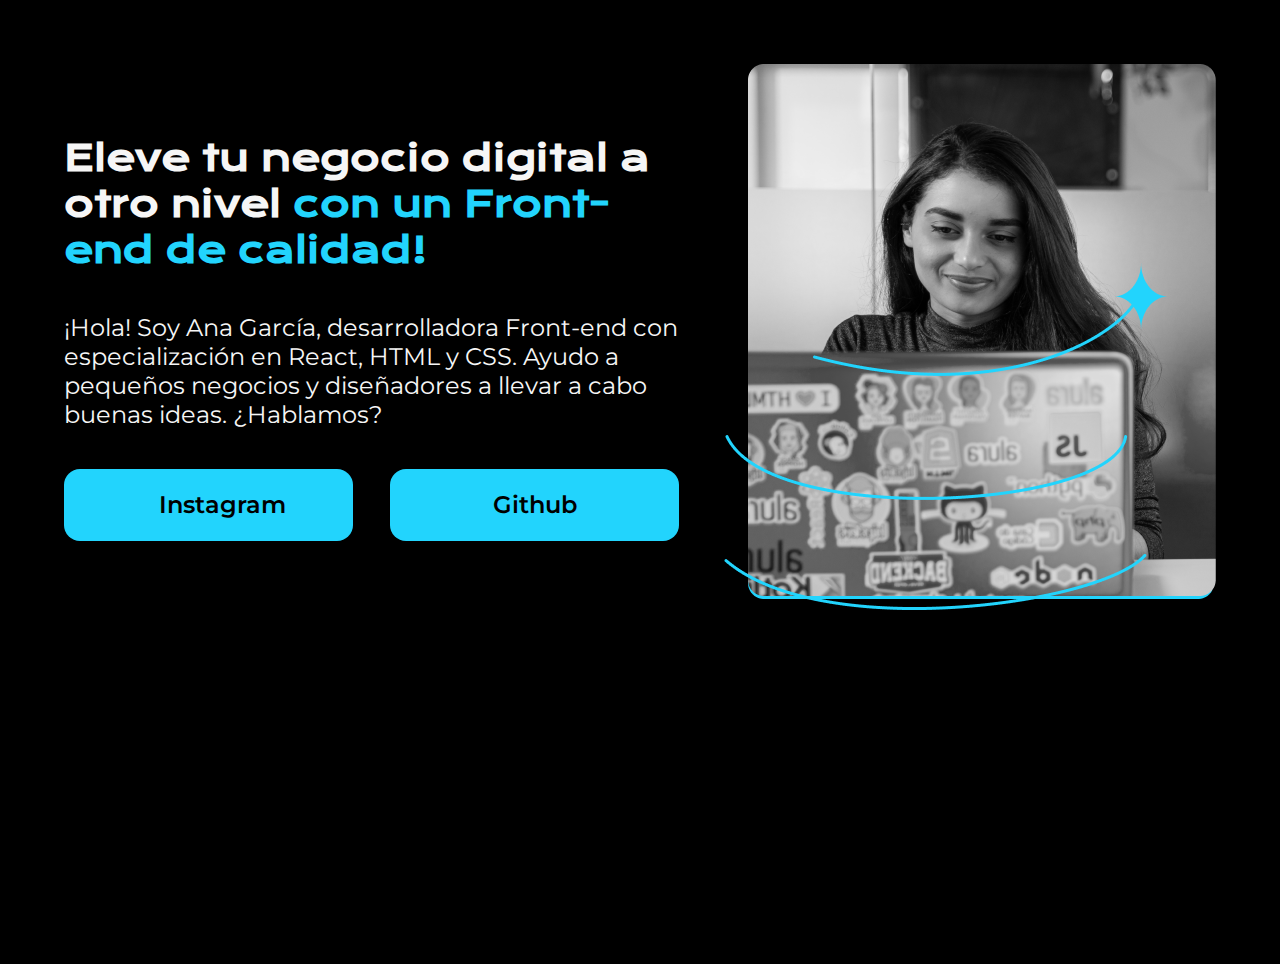
==== index.html @ 71b8b736 "subiendo archivos de curso html" ====
<!--Emmet código
html: Genera la estructura básica de un documento HTML.
ul>li*5: Crea una lista no ordenada con cinco elementos de lista.
div>h1+p: Crea una div que contiene un encabezado (h1) seguido de un párrafo (p).
input[type=text]+input[type=password]: Crea dos campos de entrada, uno para texto y otro para contraseña.
-->
<!DOCTYPE html>
<html lang="en">
<head>
    <meta charset="UTF-8">
    <meta name="viewport" content="width=device-width, initial-scale=1.0">
    <title>Portafolio</title>
    <link rel="stylesheet" href="style.css">
</head>
<body>
    <header>

    </header>
    <main class="presentacion">
        <section class="presentacion_contenido">
            <h1 class="presentacion_contenido_titulo">Eleve tu negocio digital a otro nivel <strong class="tituloDestaque">con un Front-end de calidad!</strong></h1>
            <p class="texto_presentacion">¡Hola! Soy Ana García, desarrolladora Front-end 
                con especialización en React, HTML y CSS. 
                Ayudo a pequeños negocios y diseñadores a llevar a 
                cabo buenas ideas. ¿Hablamos?
            </p>
            <div class="enlaces">
                <a class="enlaces_link" href="https://www.instagram.com">Instagram</a>
                <a class="enlaces_link" href="https://www.github.com">Github</a>
            </div>
        </section>
        <img src="Imagem.png" alt="Imagen de ana García trabajando">
    </main>

    <footer>

    </footer>
</body>
</html>
---- style.css ----
/*Altura = heigh+padding+border
 Anchura = width+padding+border*/
/*box-sizing: boder-box; Hace que el contenido no se salga
de la caja padre, los enjaula*/
@import url('https://fonts.googleapis.com/css2?family=Krona+One&family=Montserrat:ital,wght@0,100..900;1,100..900&display=swap');
*{
    padding: 0;
    margin: 0;
}
body{
    background-color: black;
    color: #F6F6F6;
    height: 100vh; /*Ocupa el 100% de la altura de la pantalla*/
    box-sizing: border-box;
}
.tituloDestaque{
    color: #22D4FD;
}
.presentacion{
    display: flex; /*Flex-box*/
    align-items: center; /*Centra horizontalmente los elementos*/
    margin: 5% 5%;
    justify-content: space-between;
}
.presentacion_contenido{
    width: 615px;
    display: flex;
    flex-direction: column;
    gap: 40px; /*espacios entre filas y columnas en diseños de 
    cuadrícula, flex y de varias columnas*/
}
.presentacion_contenido_titulo{
    font-size: 36px;/*Tamaño de la fuente*/
    font-family: "Krona One", sans-serif;
}
.texto_presentacion{
    font-size: 24px;
    font-family: "Montserrat", sans-serif;
}
.enlaces{
    display: flex;
    justify-content: space-between;
}
.enlaces_link{
    width: 100px;
    background-color: #22D4FD;
    text-align: center;
    padding: 21.5px 94.5px;
    border-radius: 16px;
    font-family: "Montserrat", sans-serif;
    font-size: 24px;
    font-weight: 600;
    text-decoration: none;
    color:black
}
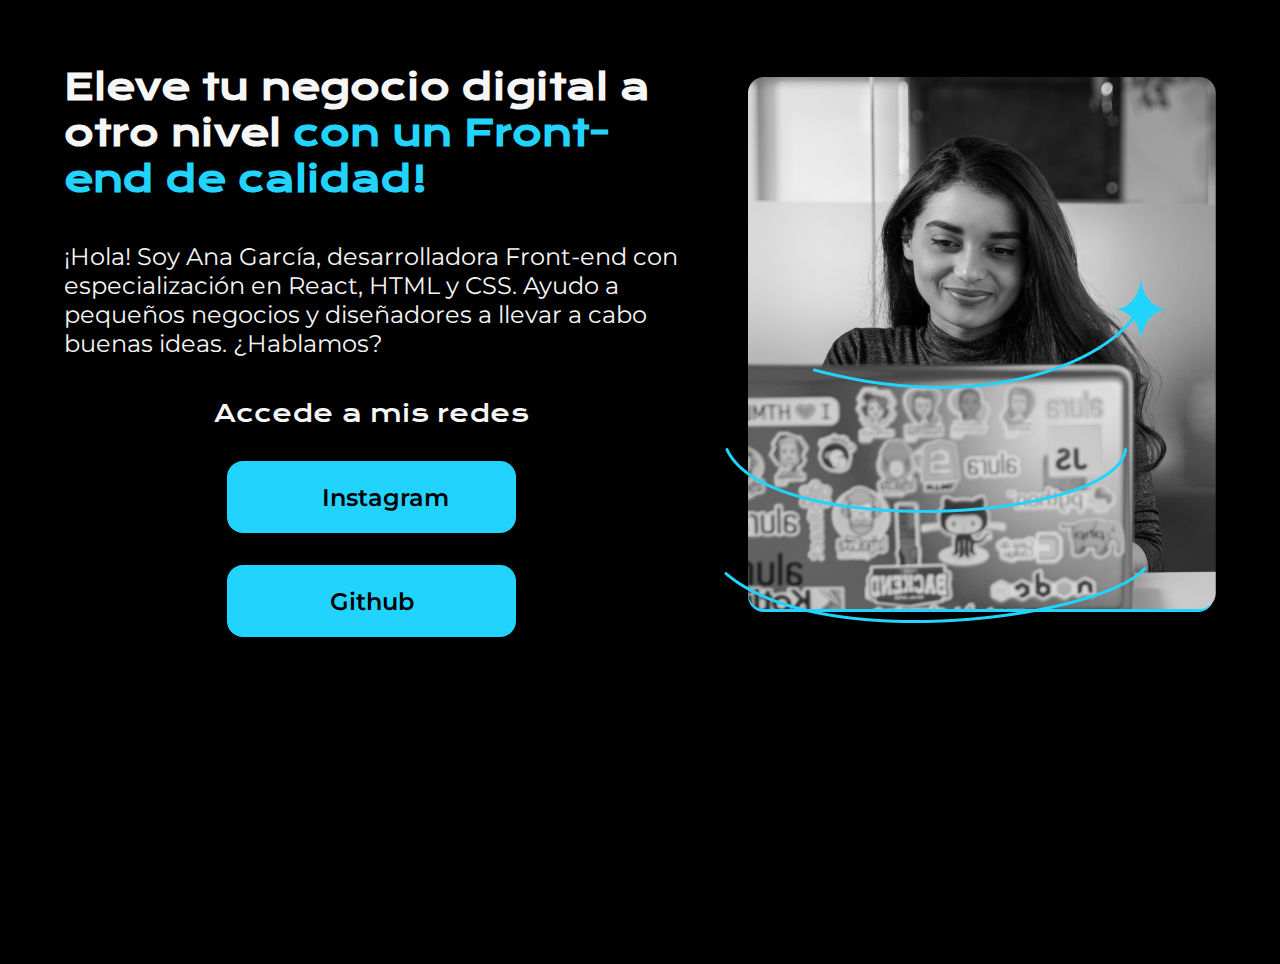
==== commit db383a1f: "posicionar botones redes" ====
--- a/index.html
+++ b/index.html
@@ -25,6 +25,7 @@
                 cabo buenas ideas. ¿Hablamos?
             </p>
             <div class="enlaces">
+                <h2 class="subtitulo_enlaces">Accede a mis redes</h2>
                 <a class="enlaces_link" href="https://www.instagram.com">Instagram</a>
                 <a class="enlaces_link" href="https://www.github.com">Github</a>
             </div>
--- a/style.css
+++ b/style.css
@@ -40,6 +40,14 @@
 .enlaces{
     display: flex;
     justify-content: space-between;
+    flex-direction: column;
+    align-items: center;
+    gap: 32px;
+}
+.subtitulo_enlaces{
+    font-size: 24px;/*Tamaño de la fuente*/
+    font-family: "Krona One", sans-serif;
+    font-weight: 400;
 }
 .enlaces_link{
     width: 100px;
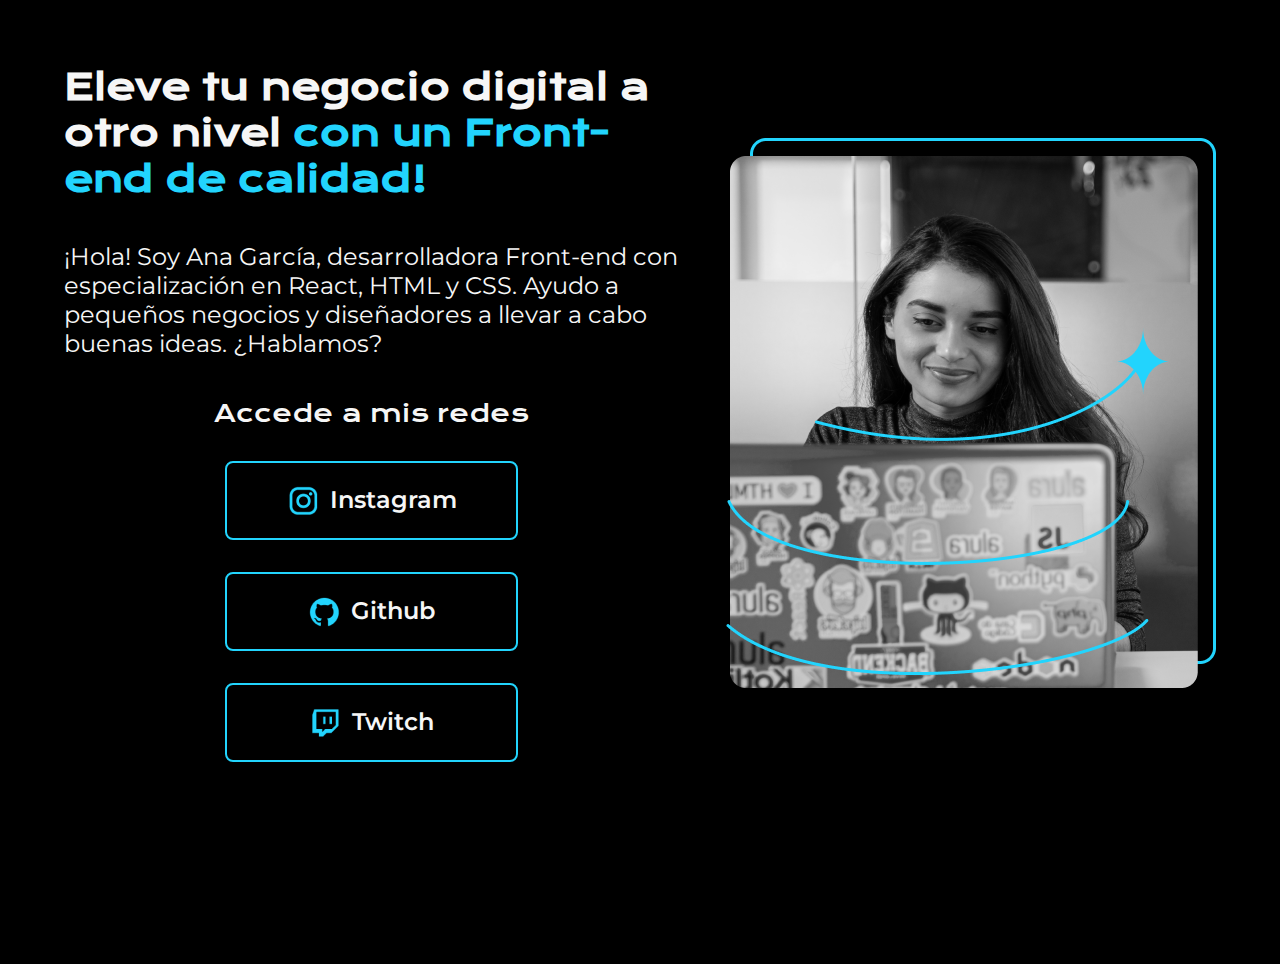
==== commit 9aea4b58: "se acabaron de terminar los botones" ====
--- a/index.html
+++ b/index.html
@@ -26,11 +26,18 @@
             </p>
             <div class="enlaces">
                 <h2 class="subtitulo_enlaces">Accede a mis redes</h2>
-                <a class="enlaces_link" href="https://www.instagram.com">Instagram</a>
-                <a class="enlaces_link" href="https://www.github.com">Github</a>
+                <a class="enlaces_link" href="https://www.instagram.com">
+                    <img src="assets/instagram.png">
+                    Instagram</a>
+                <a class="enlaces_link" href="https://www.github.com">
+                    <img src="assets/github.png">
+                    Github</a>
+                <a class="enlaces_link" href="https://www.twitch.tv">
+                    <img src="assets/twitch.png">
+                    Twitch</a>
             </div>
         </section>
-        <img src="Imagem.png" alt="Imagen de ana García trabajando">
+        <img src="assets/Imagem.png" alt="Imagen de ana García trabajando">
     </main>
 
     <footer>
--- a/style.css
+++ b/style.css
@@ -51,13 +51,22 @@
 }
 .enlaces_link{
     width: 100px;
-    background-color: #22D4FD;
     text-align: center;
     padding: 21.5px 94.5px;
-    border-radius: 16px;
+    border-radius: 8px;
+    /*border: 2px solid #22D4FD;*/
+    border-width: 2px;
+    border-style: solid;
+    border-color: #22D4FD;
     font-family: "Montserrat", sans-serif;
     font-size: 24px;
     font-weight: 600;
     text-decoration: none;
-    color:black
+    color:#F6F6F6;
+    display: flex;
+    justify-content: center; /*Ya no se puede space-between*/
+    gap: 10px;
+}
+.enlaces_link:hover{
+    background-color: #272727;
 }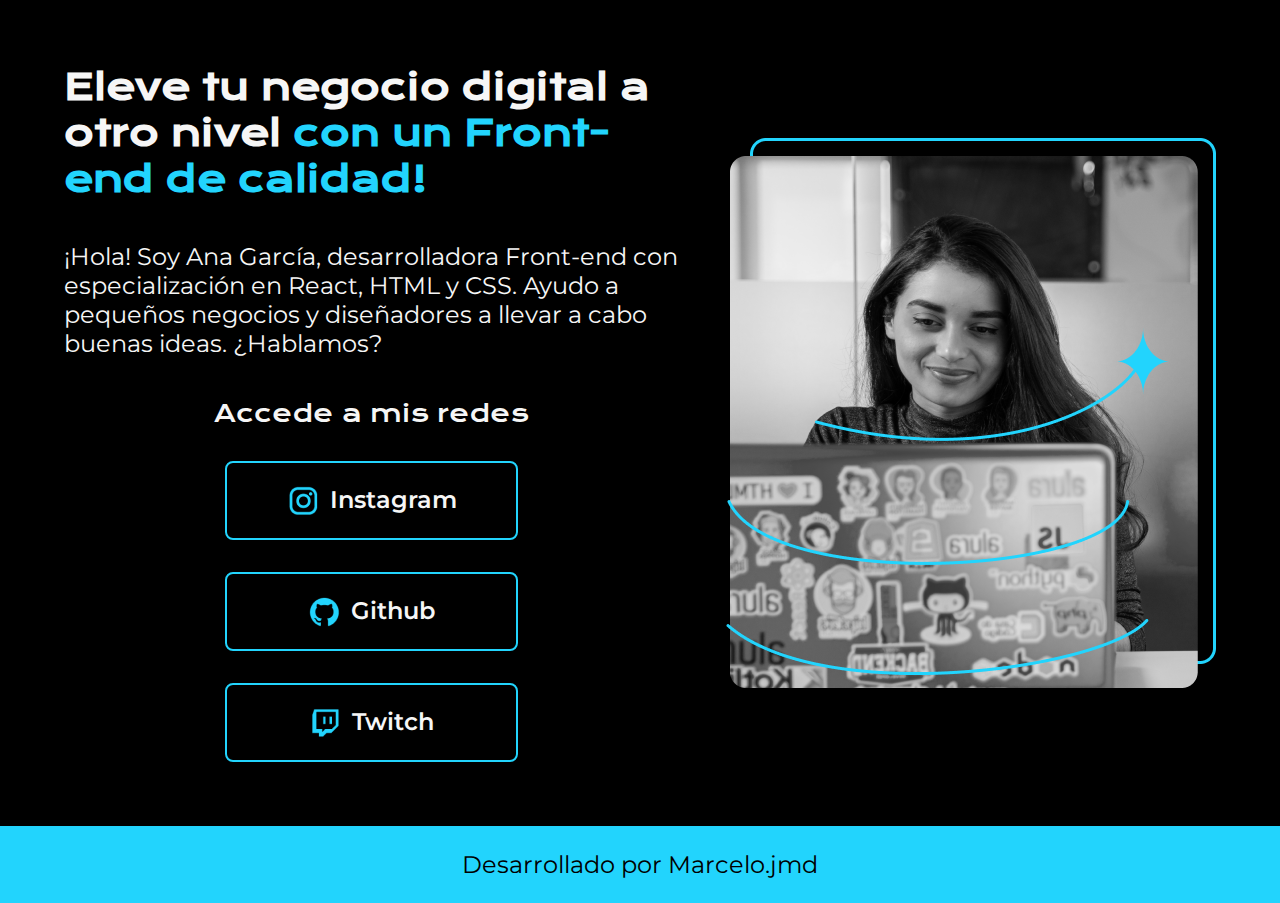
==== commit 821acb6f: "Hacer footer" ====
--- a/index.html
+++ b/index.html
@@ -40,8 +40,8 @@
         <img src="assets/Imagem.png" alt="Imagen de ana García trabajando">
     </main>
 
-    <footer>
-
+    <footer class="footer">
+        <p>Desarrollado por Marcelo.jmd</p>
     </footer>
 </body>
 </html>--- a/style.css
+++ b/style.css
@@ -10,7 +10,7 @@
 body{
     background-color: black;
     color: #F6F6F6;
-    height: 100vh; /*Ocupa el 100% de la altura de la pantalla*/
+    /*height: 100vh; Ocupa el 100% de la altura de la pantalla*/
     box-sizing: border-box;
 }
 .tituloDestaque{
@@ -69,4 +69,13 @@
 }
 .enlaces_link:hover{
     background-color: #272727;
+}
+.footer{
+    font-size: 24px;
+    font-family: "Montserrat", sans-serif;
+    font-weight: 400;
+    color: #000000;
+    background-color: #22D4FD;
+    padding: 24px;
+    text-align: center;
 }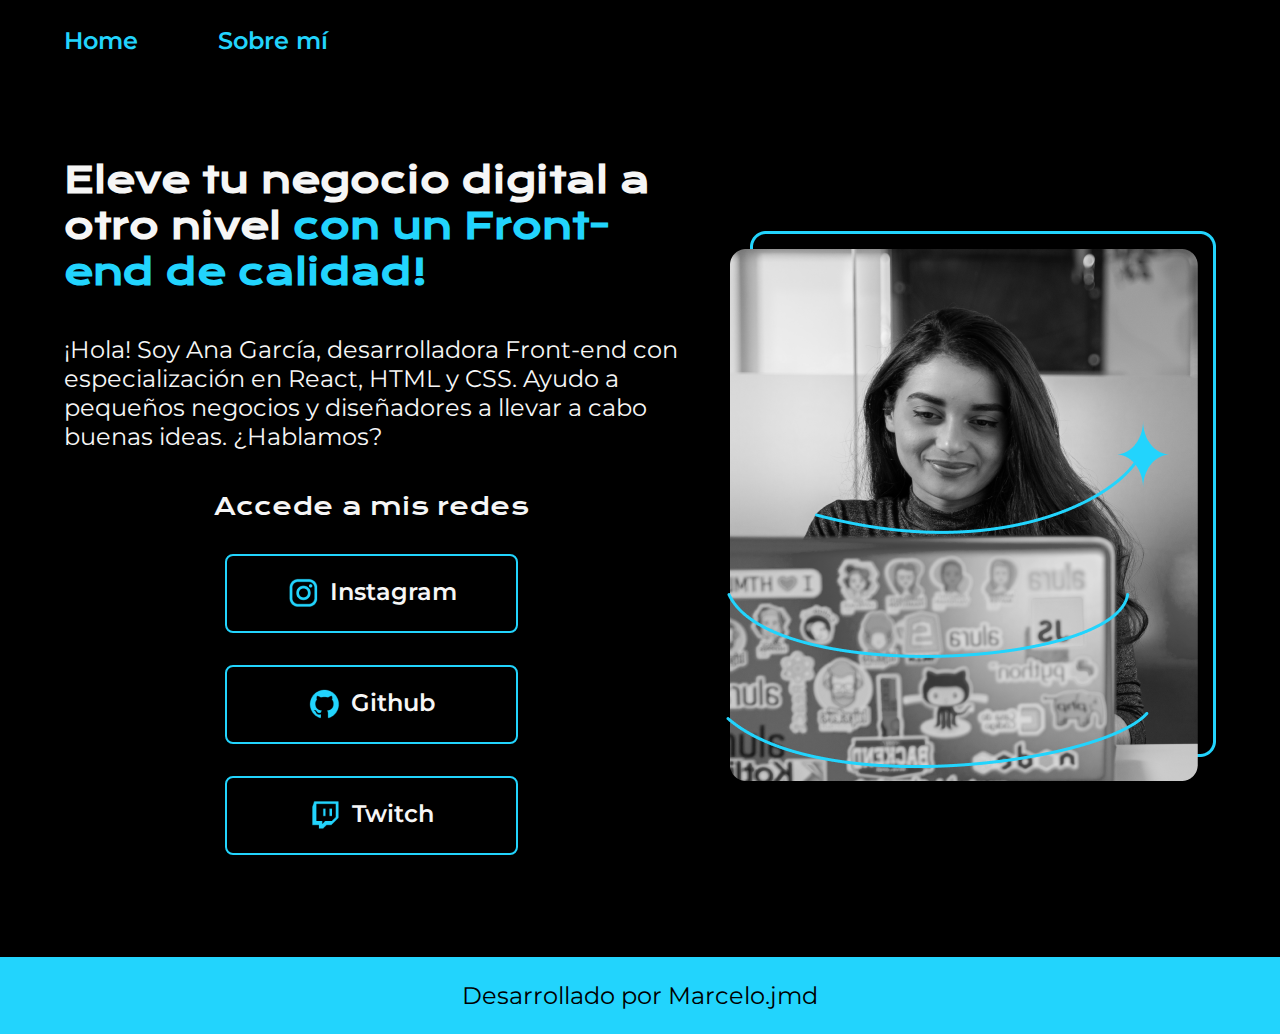
==== commit d16938c6: "Header creado" ====
--- a/index.html
+++ b/index.html
@@ -13,8 +13,11 @@
     <link rel="stylesheet" href="style.css">
 </head>
 <body>
-    <header>
-
+    <header class="header">
+        <nav class="header_menu">
+            <a class="header_menu_link">Home</a>
+            <a class="header_menu_link">Sobre mí</a>
+        </nav>
     </header>
     <main class="presentacion">
         <section class="presentacion_contenido">
--- a/style.css
+++ b/style.css
@@ -13,13 +13,26 @@
     /*height: 100vh; Ocupa el 100% de la altura de la pantalla*/
     box-sizing: border-box;
 }
+.header{
+ padding: 2% 0% 0% 5%;
+}
+.header_menu{
+ display: flex;
+ gap: 80px;
+}
+.header_menu_link{
+    font-size: 24px;
+    font-family: "Montserrat", sans-serif;
+    font-weight: 600;
+    color:#22D4FD;
+}
 .tituloDestaque{
     color: #22D4FD;
 }
 .presentacion{
     display: flex; /*Flex-box*/
     align-items: center; /*Centra horizontalmente los elementos*/
-    margin: 5% 5%;
+    padding: 8% 5%;
     justify-content: space-between;
 }
 .presentacion_contenido{
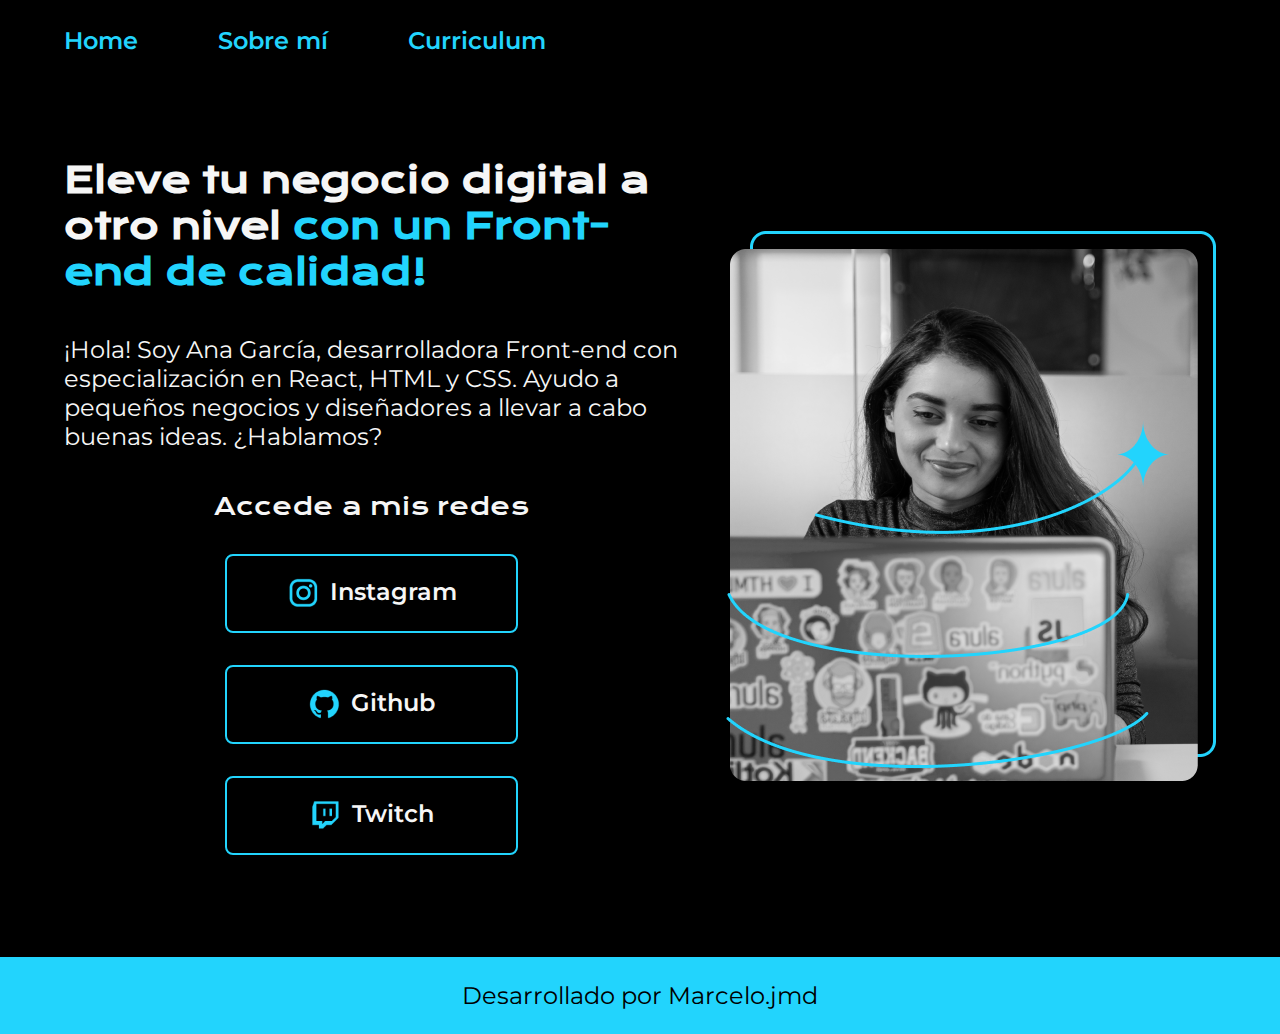
==== commit c2b2167e: "Curriculum.html creado" ====
--- a/index.html
+++ b/index.html
@@ -5,18 +5,19 @@
 input[type=text]+input[type=password]: Crea dos campos de entrada, uno para texto y otro para contraseña.
 -->
 <!DOCTYPE html>
-<html lang="en">
+<html lang="es-mx">
 <head>
     <meta charset="UTF-8">
     <meta name="viewport" content="width=device-width, initial-scale=1.0">
     <title>Portafolio</title>
-    <link rel="stylesheet" href="style.css">
+    <link rel="stylesheet" href="styles/style.css">
 </head>
 <body>
     <header class="header">
         <nav class="header_menu">
-            <a class="header_menu_link">Home</a>
-            <a class="header_menu_link">Sobre mí</a>
+            <a class="header_menu_link" href="index.html">Home</a>
+            <a class="header_menu_link" href="about.html">Sobre mí</a>
+            <a class="header_menu_link" href="curiculum.html">Curriculum</a>
         </nav>
     </header>
     <main class="presentacion">
--- a/styles/style.css
+++ b/styles/style.css
@@ -0,0 +1,95 @@
+/*Altura = heigh+padding+border
+ Anchura = width+padding+border*/
+/*box-sizing: boder-box; Hace que el contenido no se salga
+de la caja padre, los enjaula*/
+@import url('https://fonts.googleapis.com/css2?family=Krona+One&family=Montserrat:ital,wght@0,100..900;1,100..900&display=swap');
+*{
+    padding: 0;
+    margin: 0;
+}
+body{
+    background-color: black;
+    color: #F6F6F6;
+    /*height: 100vh; Ocupa el 100% de la altura de la pantalla*/
+    box-sizing: border-box;
+}
+.header{
+ padding: 2% 0% 0% 5%;
+}
+.header_menu{
+ display: flex;
+ gap: 80px;
+}
+.header_menu_link{
+    font-size: 24px;
+    font-family: "Montserrat", sans-serif;
+    font-weight: 600;
+    color:#22D4FD;
+    text-decoration: none;
+}
+.tituloDestaque{
+    color: #22D4FD;
+}
+.presentacion{
+    display: flex; /*Flex-box*/
+    align-items: center; /*Centra horizontalmente los elementos*/
+    padding: 8% 5%;
+    justify-content: space-between;
+}
+.presentacion_contenido{
+    width: 615px;
+    display: flex;
+    flex-direction: column;
+    gap: 40px; /*espacios entre filas y columnas en diseños de 
+    cuadrícula, flex y de varias columnas*/
+}
+.presentacion_contenido_titulo{
+    font-size: 36px;/*Tamaño de la fuente*/
+    font-family: "Krona One", sans-serif;
+}
+.texto_presentacion{
+    font-size: 24px;
+    font-family: "Montserrat", sans-serif;
+}
+.enlaces{
+    display: flex;
+    justify-content: space-between;
+    flex-direction: column;
+    align-items: center;
+    gap: 32px;
+}
+.subtitulo_enlaces{
+    font-size: 24px;/*Tamaño de la fuente*/
+    font-family: "Krona One", sans-serif;
+    font-weight: 400;
+}
+.enlaces_link{
+    width: 100px;
+    text-align: center;
+    padding: 21.5px 94.5px;
+    border-radius: 8px;
+    /*border: 2px solid #22D4FD;*/
+    border-width: 2px;
+    border-style: solid;
+    border-color: #22D4FD;
+    font-family: "Montserrat", sans-serif;
+    font-size: 24px;
+    font-weight: 600;
+    text-decoration: none;
+    color:#F6F6F6;
+    display: flex;
+    justify-content: center; /*Ya no se puede space-between*/
+    gap: 10px;
+}
+.enlaces_link:hover{
+    background-color: #272727;
+}
+.footer{
+    font-size: 24px;
+    font-family: "Montserrat", sans-serif;
+    font-weight: 400;
+    color: #000000;
+    background-color: #22D4FD;
+    padding: 24px;
+    text-align: center;
+}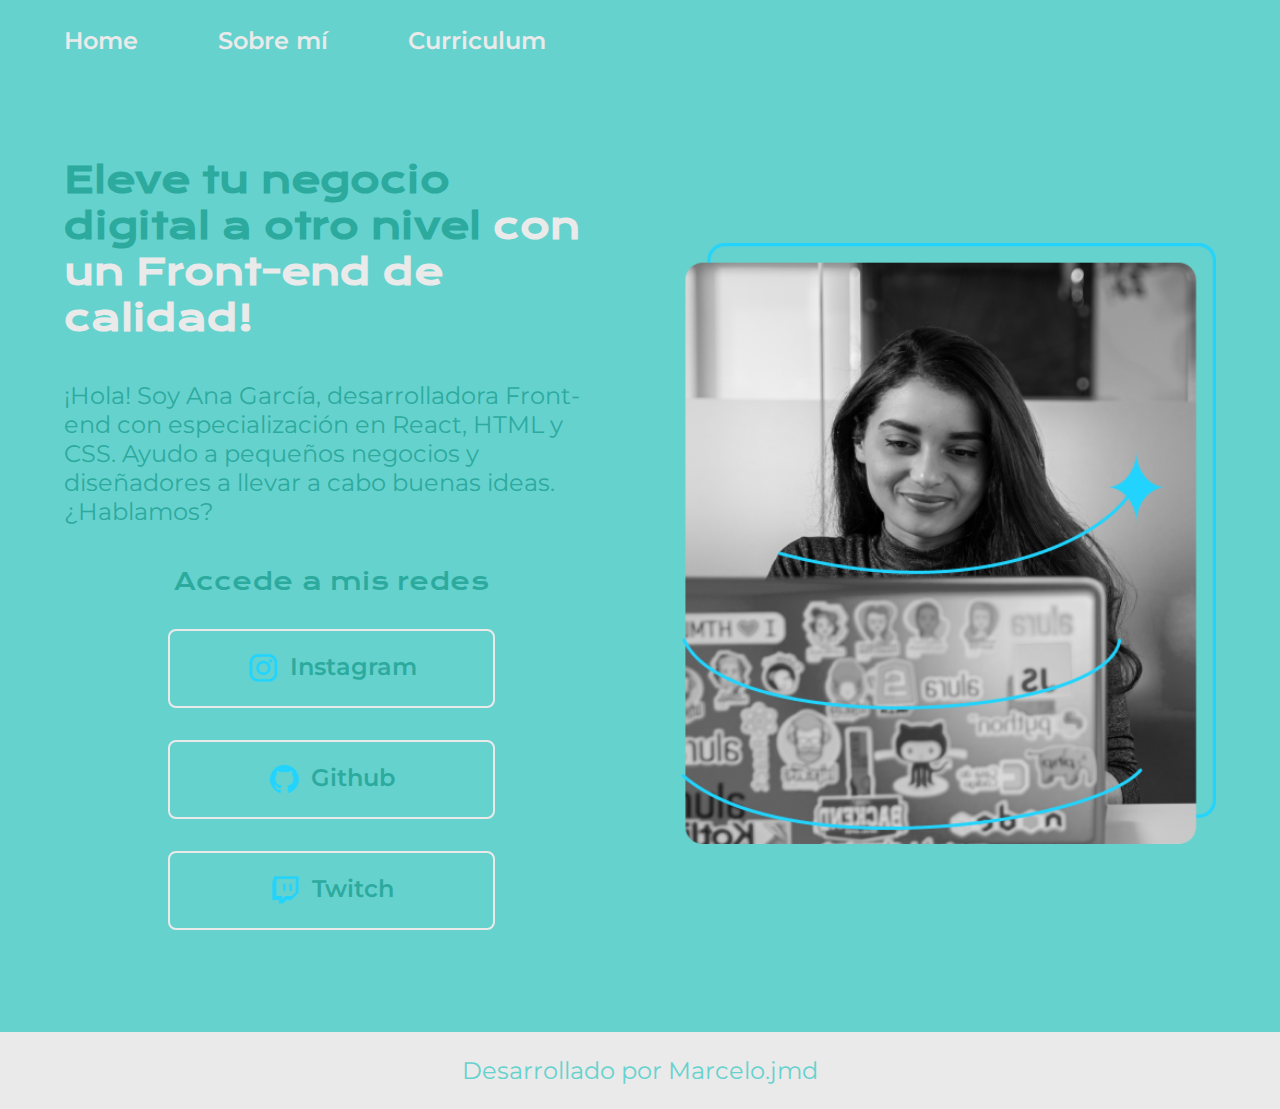
==== commit 19f4533b: "Documento responsivo" ====
--- a/index.html
+++ b/index.html
@@ -4,6 +4,7 @@
 div>h1+p: Crea una div que contiene un encabezado (h1) seguido de un párrafo (p).
 input[type=text]+input[type=password]: Crea dos campos de entrada, uno para texto y otro para contraseña.
 -->
+
 <!DOCTYPE html>
 <html lang="es-mx">
 <head>
@@ -41,7 +42,7 @@
                     Twitch</a>
             </div>
         </section>
-        <img src="assets/Imagem.png" alt="Imagen de ana García trabajando">
+        <img class="presentacion__imagen" src="assets/Imagem.png" alt="Imagen de ana García trabajando">
     </main>
 
     <footer class="footer">
--- a/styles/style.css
+++ b/styles/style.css
@@ -3,13 +3,27 @@
 /*box-sizing: boder-box; Hace que el contenido no se salga
 de la caja padre, los enjaula*/
 @import url('https://fonts.googleapis.com/css2?family=Krona+One&family=Montserrat:ital,wght@0,100..900;1,100..900&display=swap');
+/*Creación de variables*/
+:root{
+    --color-primario: #66D2CE;
+    --color-secundario: #2DAA9E;
+    --color-terciario: #EAEAEA;
+    --color-hover: #E3D2C3;
+
+    --fuente-Monserrat: "Montserrat", sans-serif;
+    --funete--Krona: "Krona One", sans-serif;
+}
+/*1 em = cantidad px del padre inmediato
+  1 rem = 16px
+  % = porcentaje relativo al padre*/
+
 *{
     padding: 0;
     margin: 0;
 }
 body{
-    background-color: black;
-    color: #F6F6F6;
+    background-color: var(--color-primario);
+    color: var(--color-secundario);
     /*height: 100vh; Ocupa el 100% de la altura de la pantalla*/
     box-sizing: border-box;
 }
@@ -21,35 +35,36 @@
  gap: 80px;
 }
 .header_menu_link{
-    font-size: 24px;
-    font-family: "Montserrat", sans-serif;
+    font-size: 1.5rem; /*24px*/
+    font-family: var(--fuente-Monserrat);
     font-weight: 600;
-    color:#22D4FD;
+    color:var(--color-terciario);
     text-decoration: none;
 }
 .tituloDestaque{
-    color: #22D4FD;
+    color: var(--color-terciario);
 }
 .presentacion{
     display: flex; /*Flex-box*/
     align-items: center; /*Centra horizontalmente los elementos*/
     padding: 8% 5%;
     justify-content: space-between;
+    gap: 82px;
 }
 .presentacion_contenido{
-    width: 615px;
+    width: 50%;
     display: flex;
     flex-direction: column;
     gap: 40px; /*espacios entre filas y columnas en diseños de 
     cuadrícula, flex y de varias columnas*/
 }
 .presentacion_contenido_titulo{
-    font-size: 36px;/*Tamaño de la fuente*/
-    font-family: "Krona One", sans-serif;
+    font-size: 2.25rem;/*Tamaño de la fuente*/
+    font-family: var(--funete--Krona);
 }
 .texto_presentacion{
-    font-size: 24px;
-    font-family: "Montserrat", sans-serif;
+    font-size: 1.5rem; /*24px*/
+    font-family: var(--fuente-Monserrat);
 }
 .enlaces{
     display: flex;
@@ -59,37 +74,57 @@
     gap: 32px;
 }
 .subtitulo_enlaces{
-    font-size: 24px;/*Tamaño de la fuente*/
-    font-family: "Krona One", sans-serif;
+    font-size: 1.5rem; /*24px*/
+    font-family: var(--funete--Krona);
     font-weight: 400;
 }
 .enlaces_link{
-    width: 100px;
+    width: 25%;
     text-align: center;
     padding: 21.5px 94.5px;
     border-radius: 8px;
     /*border: 2px solid #22D4FD;*/
     border-width: 2px;
     border-style: solid;
-    border-color: #22D4FD;
-    font-family: "Montserrat", sans-serif;
-    font-size: 24px;
+    border-color: var(--color-terciario);
+    font-family: var(--fuente-Monserrat);
+    font-size: 1.5rem; /*24px*/
     font-weight: 600;
     text-decoration: none;
-    color:#F6F6F6;
+    color:var(--color-secundario);
     display: flex;
     justify-content: center; /*Ya no se puede space-between*/
     gap: 10px;
 }
 .enlaces_link:hover{
-    background-color: #272727;
+    background-color: var(--color-hover);
 }
+.presentacion__imagen{
+    width: 50%;
+}
+
 .footer{
-    font-size: 24px;
-    font-family: "Montserrat", sans-serif;
+    font-size: 1.5rem; /*24px*/
+    font-family: var(--fuente-Monserrat);
     font-weight: 400;
-    color: #000000;
-    background-color: #22D4FD;
-    padding: 24px;
+    color: var(--color-primario);
+    background-color: var(--color-terciario);
+    padding: 1.5rem; /*24px*/
     text-align: center;
+}
+/*Responsividad*/
+@media (max-width: 1200px){ /*> 1200px se aplica propiedads*/
+    .header{
+        padding: 8%;
+    }
+    .header_menu{
+        justify-content: center;
+    }
+    .presentacion{
+        flex-direction: column-reverse;
+        padding: 5%;
+    }
+    .presentacion_contenido{
+        width: auto; /*Se adapta al elemento padre*/
+    }
 }